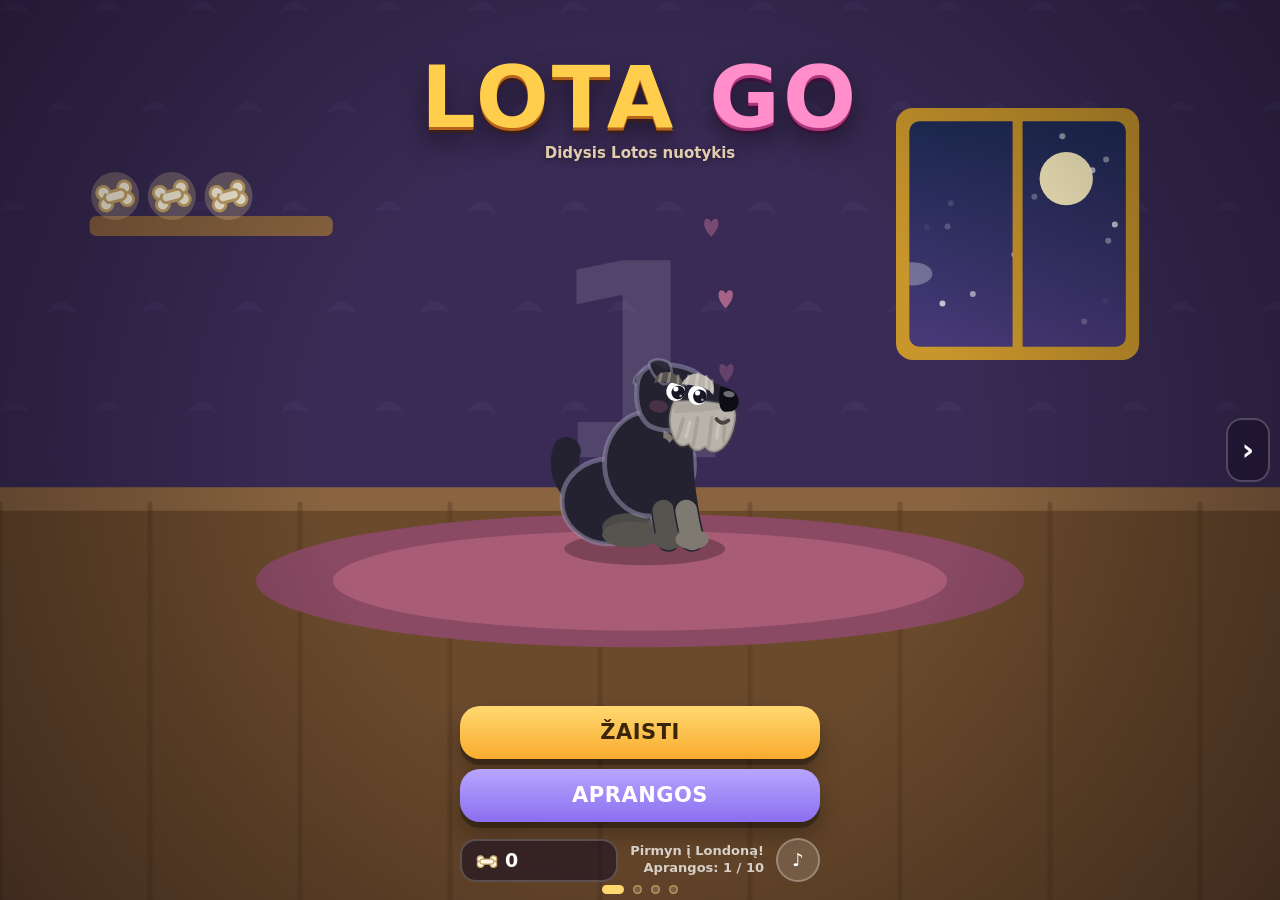
==== web/index.html @ 548ee061 "let the player choose whether a level is run with checkpoints or without, and made the girl's bed so" ====
<!DOCTYPE html>
<html lang="lt">
<head>
<meta charset="utf-8">
<meta name="viewport" content="width=device-width, initial-scale=1, maximum-scale=1, user-scalable=no, viewport-fit=cover">
<meta name="apple-mobile-web-app-capable" content="yes">
<meta name="mobile-web-app-capable" content="yes">
<meta name="theme-color" content="#1b1430">
<title>Lota Go</title>
<link rel="stylesheet" href="css/style.css">
</head>
<body>
<div id="app">
  <canvas id="game"></canvas>
  <div id="toast" class="toast"><span id="toastMain"></span><span id="toastSub"></span></div>

  <!-- ===== HUD ===== -->
  <div id="hud" class="layer hidden">
    <div class="hud-top">
      <div class="hud-bones"><span id="hudIco" class="bone-ico"></span><span id="hudBones">0</span><span id="hudTotal" class="hud-sub">/15</span></div>
      <div id="hudKey" class="hud-key hidden">🔑</div>
      <div id="hudMode" class="hud-mode"></div>
      <div class="hud-zone"><div id="hudZone">Namai</div>
        <div class="hud-bar"><div id="hudBarFill"></div></div>
      </div>
      <button id="btnPause" class="icon-btn" aria-label="Pauzė">II</button>
    </div>
    <div id="tut" class="tut">
      <div class="tut-row"><b id="tutUp">↑ / W</b><span>šokti</span></div>
      <div class="tut-row"><b id="tutDown">↓ / S</b><span>pasilenkti</span></div>
    </div>
    <div id="touchpad" class="touchpad">
      <button id="btnUp" class="tbtn" aria-label="Šokti">▲</button>
      <button id="btnDown" class="tbtn" aria-label="Pasilenkti">▼</button>
    </div>
  </div>

  <!-- ===== LOBBY (one page per level, slid sideways) ===== -->
  <div id="screen-lobby" class="layer screen hidden">
    <div class="logo">
      <div class="logo-main">LOTA <span>GO</span></div>
      <div id="lobbySub" class="logo-sub">Didysis Lotos nuotykis</div>
    </div>
    <div class="lobby-spacer"></div>
    <div id="lobbyLock" class="lock-note hidden"></div>
    <button id="lobbyMode" class="mode-chip hidden"></button>
    <div class="lobby-actions">
      <button id="btnPlay" class="big-btn play">ŽAISTI</button>
      <button id="btnSkins" class="big-btn alt">APRANGOS</button>
    </div>
    <div class="lobby-foot">
      <div id="lobbyWallet" class="wallet"></div>
      <div id="lobbyBest" class="best"></div>
      <button id="btnSound" class="icon-btn round" aria-label="Garsas">♪</button>
    </div>
    <button id="btnPagePrev" class="page-arrow left" aria-label="Ankstesnis lygis">‹</button>
    <button id="btnPageNext" class="page-arrow right" aria-label="Kitas lygis">›</button>
    <div id="lobbyDots" class="page-dots"></div>
  </div>

  <!-- ===== LEVEL PICTURE (levels with no arena yet) ===== -->
  <div id="screen-preview" class="layer screen hidden">
    <div class="preview-head">
      <button id="btnPreviewBack" class="icon-btn">‹</button>
      <div class="preview-title">
        <h2 id="previewName"></h2>
        <div id="previewSub" class="preview-sub"></div>
      </div>
    </div>
    <div class="lobby-spacer"></div>
    <div class="preview-note">
      <div class="preview-tag">NUOTRAUKA</div>
      <div id="previewNote"></div>
    </div>
    <div class="lobby-actions">
      <button id="btnPreviewSkins" class="big-btn alt">ŠIO LYGIO APRANGOS</button>
    </div>
  </div>

  <!-- ===== HOW THIS LEVEL IS PLAYED (asked once, the first time) ===== -->
  <div id="screen-mode" class="layer screen dim hidden">
    <div class="panel">
      <div class="panel-title small">KAIP ŽAISI?</div>
      <div id="modeSub" class="panel-sub"></div>
      <button id="btnModeCp" class="mode-card">
        <b>Su kontroliniais taškais</b>
        <i>Atsitrenkusi grįžti į tos vietos pradžią</i>
        <u id="modeCpPay"></u>
      </button>
      <button id="btnModeRaw" class="mode-card hot">
        <b>Be kontrolinių taškų</b>
        <i>Atsitrenkei — viskas iš naujo, nuo pat pradžios</i>
        <u id="modeRawPay"></u>
      </button>
      <button id="btnModeBack" class="link-btn">‹ Atgal</button>
    </div>
  </div>

  <!-- ===== SKINS ===== -->
  <div id="screen-skins" class="layer screen hidden">
    <div class="sheet">
      <div class="sheet-head">
        <button id="btnSkinsBack" class="icon-btn">‹</button>
        <h2 id="skinsTitle">Aprangos</h2>
        <div id="skinsWallet" class="wallet small"></div>
      </div>
      <div id="skinGrid" class="skin-grid"></div>
    </div>
  </div>

  <!-- ===== GAME OVER ===== -->
  <div id="screen-over" class="layer screen dim hidden">
    <div class="panel">
      <div class="panel-title">GAME OVER</div>
      <div id="overSub" class="panel-sub"></div>
      <div id="overStats" class="stats"></div>
      <button id="btnRetry" class="big-btn play">Bandyti iš naujo</button>
      <button id="btnLobby" class="big-btn alt">Baigti ir atsiimti</button>
    </div>
  </div>

  <!-- ===== WIN ===== -->
  <div id="screen-win" class="layer screen dim hidden">
    <div class="panel win">
      <div class="panel-title">FINIŠAS!</div>
      <div id="winSub" class="panel-sub">Lota pasiekė Londoną!</div>
      <div id="winStats" class="stats"></div>
      <button id="btnWinAgain" class="big-btn play">Dar kartą</button>
      <button id="btnWinLobby" class="big-btn alt">Grįžti į Lobby</button>
    </div>
  </div>

  <!-- ===== PAUSE ===== -->
  <div id="screen-pause" class="layer screen dim hidden">
    <div class="panel">
      <div class="panel-title small">PAUZĖ</div>
      <button id="btnResume" class="big-btn play">Tęsti</button>
      <button id="btnPauseLobby" class="big-btn alt">Grįžti į Lobby</button>
    </div>
  </div>
</div>

<script src="js/util.js"></script>
<script src="js/lota.js"></script>
<script src="js/props.js"></script>
<script src="js/props2.js"></script>
<script src="js/zones.js"></script>
<script src="js/zones2.js"></script>
<script src="js/level.js"></script>
<script src="js/levels.js"></script>
<script src="js/game.js"></script>
<script src="js/ui.js"></script>
<script src="js/main.js"></script>
</body>
</html>
---- web/css/style.css ----
html{--font:"Avenir Next Rounded","Nunito",system-ui,-apple-system,"Segoe UI",sans-serif}
*{margin:0;padding:0;box-sizing:border-box;-webkit-tap-highlight-color:transparent}
html,body{width:100%;height:100%;overflow:hidden;background:#120d20;
  font-family:"Avenir Next Rounded","Nunito",system-ui,-apple-system,"Segoe UI",sans-serif;
  color:#fff;user-select:none;-webkit-user-select:none;touch-action:none;overscroll-behavior:none}
#app{position:fixed;inset:0;overflow:hidden}
canvas#game{position:absolute;inset:0;width:100%;height:100%;display:block}
.layer{position:absolute;inset:0;z-index:5}
.hidden{display:none!important}

/* ---------- shared bits ---------- */
.bone-ico{display:inline-block;width:22px;height:14px;margin-right:7px;vertical-align:-2px;
  background:no-repeat center/contain url("data:image/svg+xml;utf8,<svg xmlns='http://www.w3.org/2000/svg' viewBox='0 0 44 26'><g fill='%23fff7e2' stroke='%23c9a86a' stroke-width='2.5'><circle cx='9' cy='8' r='6.5'/><circle cx='9' cy='18' r='6.5'/><circle cx='35' cy='8' r='6.5'/><circle cx='35' cy='18' r='6.5'/><rect x='8' y='8' width='28' height='10' rx='5'/></g></svg>")}
.icon-btn{background:rgba(255,255,255,.14);border:2px solid rgba(255,255,255,.28);color:#fff;
  font-weight:600;font-size:18px;line-height:1;font-family:var(--font);min-width:44px;height:44px;border-radius:14px;cursor:pointer;backdrop-filter:blur(6px)}
.icon-btn.round{border-radius:50%;width:44px;min-width:44px}
.icon-btn:active{transform:scale(.94)}
.big-btn{display:block;width:100%;padding:16px 20px;margin:10px 0 0;border:none;border-radius:20px;cursor:pointer;
  font-weight:800;font-size:21px;line-height:1;font-family:var(--font);letter-spacing:.5px;color:#3a2508;box-shadow:0 6px 0 rgba(0,0,0,.28),0 12px 24px rgba(0,0,0,.3);
  transition:transform .07s}
.big-btn:active{transform:translateY(4px);box-shadow:0 2px 0 rgba(0,0,0,.28)}
.big-btn.play{background:linear-gradient(180deg,#ffd870,#f9ac2e)}
.big-btn.alt{background:linear-gradient(180deg,#b7a6ff,#8a6ff0);color:#fff}

/* ---------- HUD ---------- */
#hud{pointer-events:none}
.hud-top{display:flex;align-items:center;gap:12px;padding:calc(env(safe-area-inset-top) + 12px) 16px 0}
.hud-bones{background:rgba(20,12,36,.5);border:2px solid rgba(255,255,255,.2);border-radius:16px;
  padding:8px 14px;font-weight:800;font-size:20px;line-height:1;font-family:var(--font);backdrop-filter:blur(6px);white-space:nowrap}
.hud-sub{font-size:14px;opacity:.6;margin-left:2px}
.hud-key{background:rgba(20,12,36,.5);border:2px solid rgba(246,201,58,.55);border-radius:16px;
  padding:8px 11px;font-size:19px;line-height:1;backdrop-filter:blur(6px)}
.hud-zone{flex:1;text-align:center;font-weight:700;font-size:15px;line-height:1.4;font-family:var(--font);text-shadow:0 2px 6px rgba(0,0,0,.6)}
.hud-bar{height:7px;border-radius:5px;background:rgba(0,0,0,.35);margin-top:6px;overflow:hidden;
  border:1px solid rgba(255,255,255,.18)}
#hudBarFill{height:100%;width:0;border-radius:5px;background:linear-gradient(90deg,#ffd870,#ff8fd0);transition:width .2s}
#btnPause{pointer-events:auto;letter-spacing:2px}
.toast{position:absolute;left:50%;top:30%;z-index:20;pointer-events:none;transform:translate(-50%,0) scale(.8);opacity:0;
  display:flex;flex-direction:column;align-items:center;gap:8px;
  font-weight:800;font-size:26px;line-height:1;font-family:var(--font);color:#fff;text-shadow:0 3px 0 rgba(0,0,0,.35);white-space:nowrap;
  transition:opacity .25s,transform .25s}
#toastSub{font-size:14px;letter-spacing:1.5px;color:#3a2508;background:linear-gradient(180deg,#ffe89a,#f9c33a);
  padding:6px 13px;border-radius:12px;text-shadow:none;box-shadow:0 3px 0 rgba(120,70,10,.45)}
#toastSub:empty{display:none}
.toast.show{opacity:1;transform:translate(-50%,-14px) scale(1)}
.tut{position:absolute;left:50%;bottom:14%;transform:translateX(-50%);display:flex;gap:26px;
  font-weight:600;font-size:14px;line-height:1;font-family:var(--font);opacity:0;transition:opacity .4s;text-shadow:0 2px 6px rgba(0,0,0,.7)}
.tut.show{opacity:.9}
.tut-row{display:flex;flex-direction:column;align-items:center;gap:7px}
.tut-row b{background:rgba(0,0,0,.4);border:2px solid rgba(255,255,255,.35);border-radius:12px;padding:8px 14px;font-size:15px}

/* ---------- screens ---------- */
.screen{display:flex;flex-direction:column;padding:calc(env(safe-area-inset-top) + 18px) 20px calc(env(safe-area-inset-bottom) + 18px)}
.screen.dim{background:rgba(14,9,26,.62);backdrop-filter:blur(5px);align-items:center;justify-content:center}
.logo{text-align:center;margin-top:4vh;animation:pop .5s ease-out}
.logo-main{font-weight:900;font-size:clamp(44px,13vw,86px);line-height:1;font-family:var(--font);letter-spacing:3px;
  color:#ffce4d;
  text-shadow:0 3px 0 #b8641a,0 6px 0 rgba(70,30,6,.55),0 14px 26px rgba(0,0,0,.5)}
.logo-main span{color:#ff8ecb;text-shadow:0 3px 0 #b0347e,0 6px 0 rgba(70,6,44,.5),0 14px 26px rgba(0,0,0,.5)}
.logo-sub{margin-top:6px;font-weight:700;font-size:15px;line-height:1;font-family:var(--font);color:#ffe9bd;opacity:.85;text-shadow:0 2px 6px rgba(0,0,0,.5)}
.lobby-spacer{flex:1}
.lobby-actions{width:min(360px,86vw);margin:0 auto}
.lobby-foot{display:flex;align-items:center;gap:12px;margin-top:16px;width:min(360px,86vw);margin-inline:auto}
.wallet{flex:1;background:rgba(20,12,36,.55);border:2px solid rgba(255,255,255,.2);border-radius:16px;
  padding:10px 14px;font-weight:800;font-size:19px;line-height:1;font-family:var(--font)}
.wallet.small{flex:0 0 auto;font-size:16px;padding:8px 12px}
.best{font-weight:600;font-size:13px;line-height:1.3;font-family:var(--font);opacity:.75;text-align:right;max-width:38%}

/* panels */
.panel{width:min(360px,86vw);background:linear-gradient(180deg,rgba(52,34,86,.96),rgba(32,20,58,.96));
  border:3px solid rgba(255,255,255,.18);border-radius:28px;padding:24px 22px;text-align:center;
  box-shadow:0 20px 50px rgba(0,0,0,.5);animation:pop .3s ease-out}
.panel.win{background:linear-gradient(180deg,rgba(86,52,34,.96),rgba(58,30,20,.96))}
.panel-title{font-weight:900;font-size:34px;line-height:1;font-family:var(--font);letter-spacing:2px;color:#ffd870;text-shadow:0 3px 0 rgba(0,0,0,.35)}
.panel-title.small{font-size:26px}
.panel-sub{margin-top:8px;font-weight:600;font-size:14px;line-height:1.4;font-family:var(--font);opacity:.85}
.stats{margin:16px 0 4px;font-weight:700;font-size:15px;line-height:1.9;font-family:var(--font);background:rgba(0,0,0,.22);border-radius:16px;padding:12px 14px}
.stats .row{display:flex;justify-content:space-between;gap:10px}
.stats .row.total{border-top:1px dashed rgba(255,255,255,.28);margin-top:6px;padding-top:6px;color:#ffd870;font-weight:900}
.stats .hi{color:#ffd870}

/* skins */
.sheet{width:min(560px,94vw);margin:auto;max-height:88vh;display:flex;flex-direction:column;
  background:linear-gradient(180deg,rgba(52,34,86,.97),rgba(30,18,56,.97));border:3px solid rgba(255,255,255,.16);
  border-radius:28px;padding:16px;box-shadow:0 20px 50px rgba(0,0,0,.5);animation:pop .3s ease-out}
.sheet-head{display:flex;align-items:center;gap:12px;margin-bottom:12px}
.sheet-head h2{flex:1;font-weight:900;font-size:24px;line-height:1;font-family:var(--font);letter-spacing:1px}
.skin-grid{display:grid;grid-template-columns:repeat(auto-fill,minmax(140px,1fr));gap:12px;overflow-y:auto;padding:2px 4px 4px;-webkit-overflow-scrolling:touch}
.skin-card{background:rgba(255,255,255,.09);border:2px solid rgba(255,255,255,.14);border-radius:20px;padding:10px;
  text-align:center;cursor:pointer;transition:transform .1s,border-color .15s}
.skin-card:active{transform:scale(.97)}
.skin-card.sel{border-color:#ffd870;background:rgba(255,216,112,.16)}
.skin-card.locked{opacity:.92}
.skin-card canvas{width:100%;height:118px;display:block}
.skin-name{font-weight:800;font-size:13px;line-height:1.2;font-family:var(--font);margin-top:4px}
.skin-tag{margin-top:6px;font-weight:800;font-size:12px;line-height:1;font-family:var(--font);padding:6px 8px;border-radius:11px;background:rgba(0,0,0,.3)}
.skin-tag.buy{background:linear-gradient(180deg,#ffd870,#f9ac2e);color:#3a2508}
.skin-tag.own{background:rgba(255,255,255,.16);color:#dcd2ff}
.skin-tag.sel{background:#ffd870;color:#3a2508}
.skin-tag.poor{background:rgba(0,0,0,.35);color:#ff9b9b}
@keyframes pop{from{transform:scale(.9);opacity:0}to{transform:scale(1);opacity:1}}
@media (max-height:430px){.logo{margin-top:0}.logo-main{font-size:38px}.big-btn{padding:12px;font-size:18px;margin-top:8px}}

/* on-screen controls for touch */
.touchpad{position:absolute;right:calc(env(safe-area-inset-right) + 14px);bottom:calc(env(safe-area-inset-bottom) + 14px);
  display:none;flex-direction:column;gap:11px;pointer-events:auto;touch-action:none;z-index:8}
body.touch .touchpad{display:flex}
.tbtn{width:78px;height:62px;border-radius:20px;border:2px solid rgba(255,255,255,.34);
  background:rgba(22,14,40,.40);color:rgba(255,255,255,.92);font-size:25px;line-height:1;
  font-family:var(--font);backdrop-filter:blur(7px);touch-action:none;cursor:pointer;
  box-shadow:0 4px 12px rgba(0,0,0,.3)}
.tbtn.on{background:rgba(255,216,112,.62);color:#3a2508;border-color:#ffd870;transform:scale(.94)}
@media (max-height:400px){.tbtn{width:66px;height:52px;font-size:21px}}

/* ---------- level pages ---------- */
.toy-ico{display:inline-block;width:20px;height:20px;margin-right:7px;vertical-align:-4px;
  background:no-repeat center/contain url("data:image/svg+xml;utf8,<svg xmlns='http://www.w3.org/2000/svg' viewBox='0 0 40 40'><circle cx='20' cy='20' r='18' fill='%23ff6b7a'/><path d='M2.6 16.5 Q20 4 37.4 16.5 L37.4 26 Q20 13.5 2.6 26 Z' fill='%234fc3ea'/><circle cx='20' cy='20' r='18' fill='none' stroke='%237a2634' stroke-width='3'/><ellipse cx='12.5' cy='11' rx='5.5' ry='3' fill='%23fff' opacity='.55' transform='rotate(-30 12.5 11)'/></svg>")}
.wallet .cur{display:inline-block;white-space:nowrap}
.wallet .cur + .cur{margin-left:14px}
.wallet .none{font-size:14px;font-weight:700;opacity:.75}
.page-arrow{position:absolute;top:50%;transform:translateY(-50%);width:44px;height:64px;border-radius:16px;
  background:rgba(20,12,36,.5);border:2px solid rgba(255,255,255,.22);color:#fff;
  font-weight:700;font-size:30px;line-height:1;font-family:var(--font);cursor:pointer;backdrop-filter:blur(6px);z-index:6}
.page-arrow.left{left:calc(env(safe-area-inset-left) + 10px)}
.page-arrow.right{right:calc(env(safe-area-inset-right) + 10px)}
.page-arrow:active{transform:translateY(-50%) scale(.93)}
.page-arrow.off{opacity:0;pointer-events:none}
.page-dots{position:absolute;left:50%;transform:translateX(-50%);bottom:calc(env(safe-area-inset-bottom) + 6px);
  display:flex;gap:9px;align-items:center;z-index:6}
.page-dots i{width:9px;height:9px;border-radius:50%;background:rgba(255,255,255,.3);display:block;transition:all .2s}
.page-dots i.on{background:#ffd870;width:22px;border-radius:5px}
.page-dots i.shut{background:rgba(255,255,255,.16);box-shadow:inset 0 0 0 1.5px rgba(255,216,112,.45)}
#screen-lobby{transition:opacity .16s}
#screen-lobby.sliding{opacity:0;pointer-events:none}
.lock-note{width:min(360px,86vw);margin:0 auto 10px;background:rgba(20,12,36,.62);border:2px solid rgba(255,216,112,.4);
  border-radius:18px;padding:11px 14px;font-weight:700;font-size:13px;line-height:1.45;font-family:var(--font);
  text-align:center;color:#ffe9bd;backdrop-filter:blur(6px)}
.lock-note b{color:#ffd870}
.big-btn.shut{background:linear-gradient(180deg,#6d6480,#4b4460);color:rgba(255,255,255,.7);box-shadow:0 6px 0 rgba(0,0,0,.28)}

/* ---------- level picture ---------- */
.preview-head{display:flex;align-items:center;gap:12px}
.preview-title{flex:1;min-width:0}
.preview-title h2{font-weight:900;font-size:clamp(20px,5vw,30px);line-height:1.1;font-family:var(--font);
  letter-spacing:1px;text-shadow:0 3px 10px rgba(0,0,0,.7)}
.preview-sub{font-weight:700;font-size:13px;line-height:1.3;font-family:var(--font);opacity:.8;margin-top:3px;
  text-shadow:0 2px 8px rgba(0,0,0,.8)}
.preview-note{width:min(420px,90vw);margin:0 auto 10px;background:rgba(14,9,26,.6);border:2px solid rgba(255,255,255,.18);
  border-radius:20px;padding:13px 16px;font-weight:700;font-size:14px;line-height:1.5;font-family:var(--font);
  text-align:center;backdrop-filter:blur(6px)}
.preview-tag{display:inline-block;margin-bottom:6px;padding:4px 10px;border-radius:9px;background:#ffd870;color:#3a2508;
  font-weight:900;font-size:11px;letter-spacing:2px}
.skin-tag i{font-style:normal;opacity:.55;margin:0 2px}
.skin-tag.prize{background:linear-gradient(90deg,#ff8fb0,#ffd870,#8fe8c8,#8fbcff);color:#2b1c38}

/* ---------- with or without checkpoints ---------- */
.hud-mode{background:rgba(20,12,36,.5);border:2px solid rgba(255,255,255,.2);border-radius:16px;
  padding:8px 11px;font-weight:900;font-size:12px;line-height:1;letter-spacing:1px;font-family:var(--font);
  white-space:nowrap;backdrop-filter:blur(6px)}
.hud-mode .pay{opacity:.75;font-weight:700;margin-left:5px}
.hud-mode.raw{border-color:rgba(255,143,176,.65);color:#ffc7dc}
.mode-chip{display:block;width:min(360px,86vw);margin:0 auto 10px;padding:9px 14px;cursor:pointer;
  background:rgba(20,12,36,.62);border:2px solid rgba(255,255,255,.22);border-radius:18px;color:#fff;
  font-weight:800;font-size:13px;line-height:1.35;font-family:var(--font);text-align:center;backdrop-filter:blur(6px)}
.mode-chip.raw{border-color:rgba(255,143,176,.6)}
.mode-chip b{color:#ffd870}
.mode-chip span{display:block;font-weight:700;font-size:11px;opacity:.6;margin-top:3px;letter-spacing:1px}
.mode-chip:active{transform:translateY(2px)}
.mode-card{display:block;width:100%;margin:12px 0 0;padding:13px 16px;cursor:pointer;text-align:left;
  background:linear-gradient(180deg,rgba(255,255,255,.14),rgba(255,255,255,.05));
  border:2px solid rgba(255,255,255,.26);border-radius:20px;color:#fff;font-family:var(--font)}
.mode-card.hot{border-color:rgba(255,143,176,.7);
  background:linear-gradient(180deg,rgba(255,143,176,.22),rgba(255,143,176,.06))}
.mode-card:active{transform:translateY(3px)}
.mode-card b{display:block;font-weight:900;font-size:17px;line-height:1.2}
.mode-card i{display:block;font-style:normal;font-weight:700;font-size:12px;line-height:1.4;opacity:.7;margin-top:4px}
.mode-card u{display:inline-block;margin-top:8px;padding:4px 10px;border-radius:9px;text-decoration:none;
  background:#ffd870;color:#3a2508;font-weight:900;font-size:12px;letter-spacing:1px}
.mode-card.hot u{background:linear-gradient(90deg,#ff8fb0,#ffd870)}
.link-btn{display:block;margin:14px auto 0;padding:6px 12px;background:none;border:none;cursor:pointer;
  color:#fff;opacity:.7;font-weight:800;font-size:14px;font-family:var(--font)}
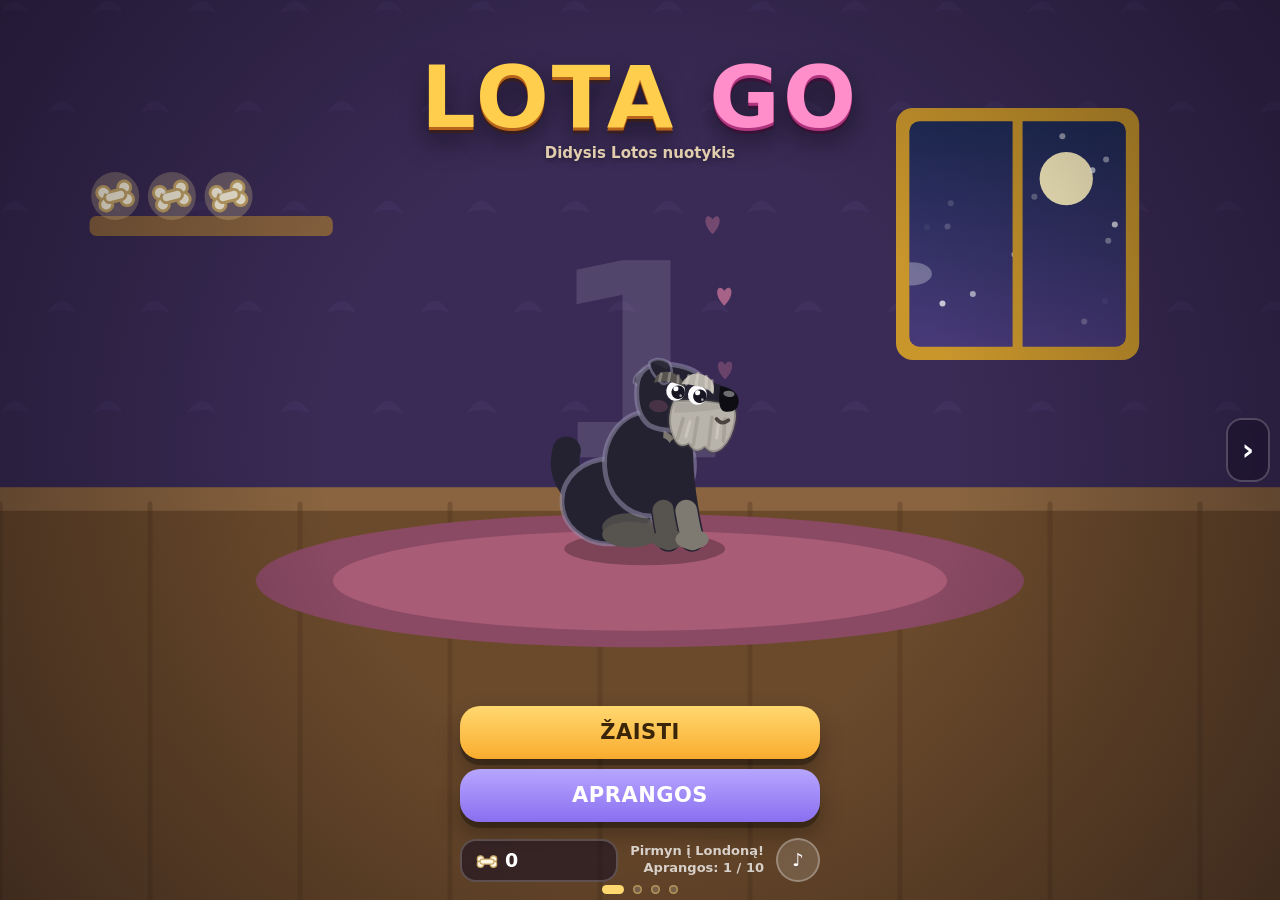
==== commit 2c636bc0: "sent lota inside the wreck, made the shore rise instead of the sea fall, and stopped every closed-in" ====
--- a/web/index.html
+++ b/web/index.html
@@ -84,12 +84,12 @@
       <div id="modeSub" class="panel-sub"></div>
       <button id="btnModeCp" class="mode-card">
         <b>Su kontroliniais taškais</b>
-        <i>Atsitrenkusi grįžti į tos vietos pradžią</i>
+        <i>Atsitrenkusi grįžti į tos vietos pradžią. Kito lygio taip neatrakinsi</i>
         <u id="modeCpPay"></u>
       </button>
       <button id="btnModeRaw" class="mode-card hot">
         <b>Be kontrolinių taškų</b>
-        <i>Atsitrenkei — viskas iš naujo, nuo pat pradžios</i>
+        <i>Atsitrenkei — viskas iš naujo, nuo pat pradžios. 🔑 Tik taip atrakinamas kitas lygis</i>
         <u id="modeRawPay"></u>
       </button>
       <button id="btnModeBack" class="link-btn">‹ Atgal</button>
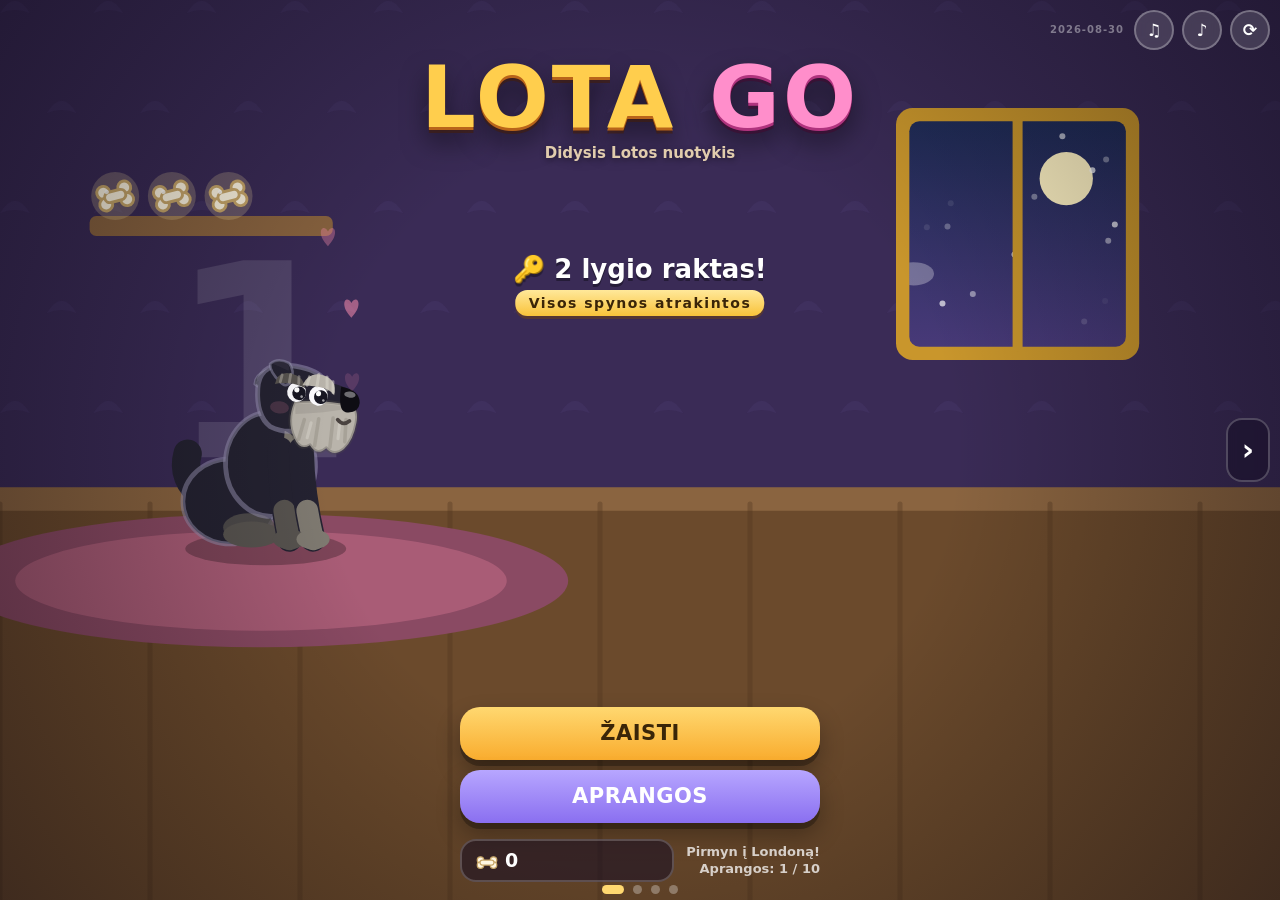
==== commit 2462ab1f: "gave every level a song, moved lota out from behind the buttons, and put a reload button on the home" ====
--- a/web/index.html
+++ b/web/index.html
@@ -51,7 +51,12 @@
     <div class="lobby-foot">
       <div id="lobbyWallet" class="wallet"></div>
       <div id="lobbyBest" class="best"></div>
-      <button id="btnSound" class="icon-btn round" aria-label="Garsas">♪</button>
+    </div>
+    <div class="lobby-tools">
+      <span id="buildTag" class="build"></span>
+      <button id="btnMusic" class="icon-btn round" aria-label="Muzika">♫</button>
+      <button id="btnSound" class="icon-btn round" aria-label="Garsai">♪</button>
+      <button id="btnReload" class="icon-btn round" aria-label="Atnaujinti">⟳</button>
     </div>
     <button id="btnPagePrev" class="page-arrow left" aria-label="Ankstesnis lygis">‹</button>
     <button id="btnPageNext" class="page-arrow right" aria-label="Kitas lygis">›</button>
@@ -141,6 +146,7 @@
 </div>
 
 <script src="js/util.js"></script>
+<script src="js/music.js"></script>
 <script src="js/lota.js"></script>
 <script src="js/props.js"></script>
 <script src="js/props2.js"></script>
--- a/web/css/style.css
+++ b/web/css/style.css
@@ -65,6 +65,12 @@
   padding:10px 14px;font-weight:800;font-size:19px;line-height:1;font-family:var(--font)}
 .wallet.small{flex:0 0 auto;font-size:16px;padding:8px 12px}
 .best{font-weight:600;font-size:13px;line-height:1.3;font-family:var(--font);opacity:.75;text-align:right;max-width:38%}
+/* music / effects / refresh live in the corner, clear of the button column */
+.lobby-tools{position:absolute;top:calc(env(safe-area-inset-top) + 10px);right:calc(env(safe-area-inset-right) + 10px);
+  display:flex;align-items:center;gap:8px;z-index:7}
+.lobby-tools .icon-btn{width:40px;min-width:40px;height:40px;font-size:17px}
+.build{font-weight:700;font-size:10px;line-height:1;font-family:var(--font);letter-spacing:1px;opacity:.4;
+  padding-right:2px;white-space:nowrap}
 
 /* panels */
 .panel{width:min(360px,86vw);background:linear-gradient(180deg,rgba(52,34,86,.96),rgba(32,20,58,.96));
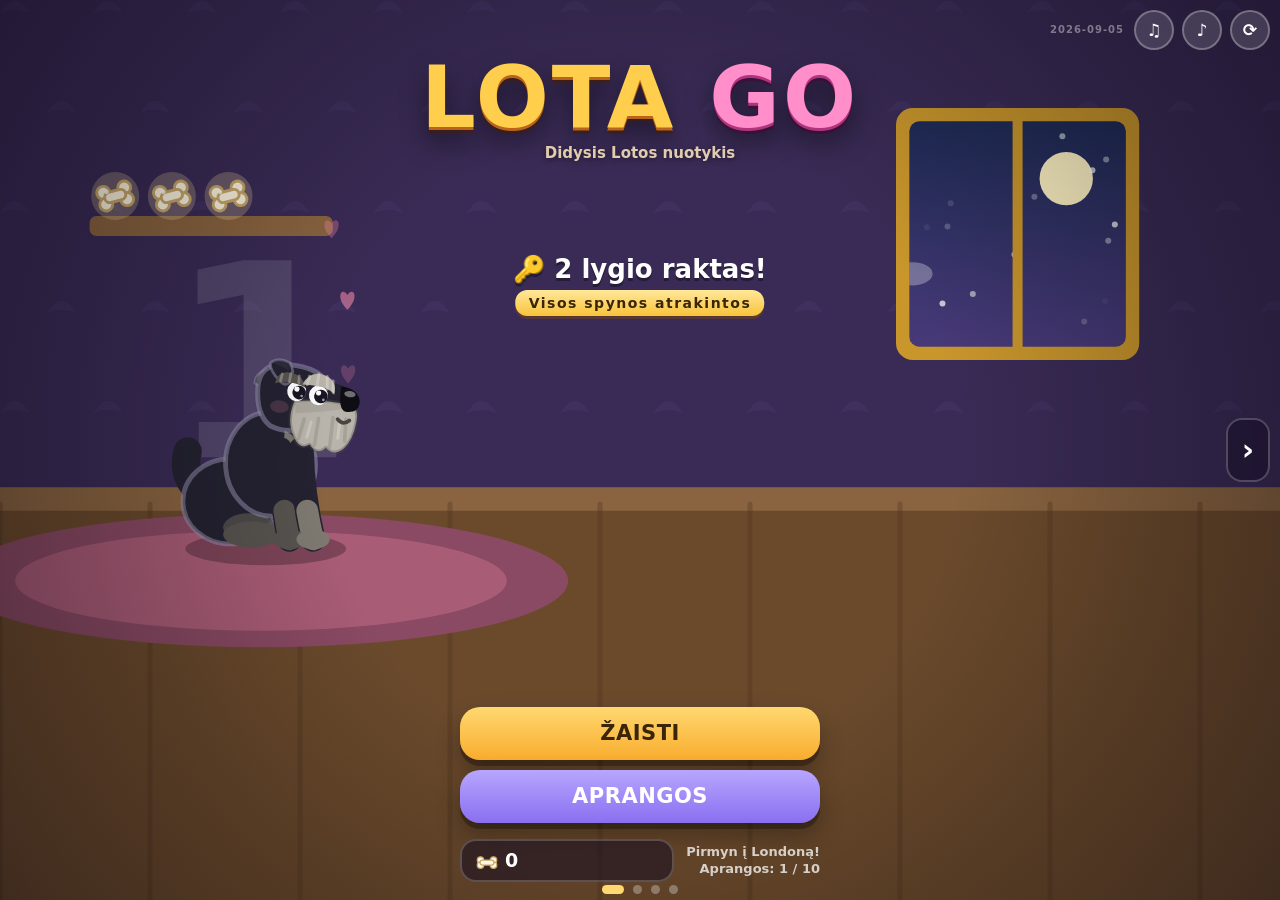
==== commit be28aa9b: "built the third level, took the right turn out of level 2, and made the outfit prices mean something" ====
--- a/web/index.html
+++ b/web/index.html
@@ -18,6 +18,7 @@
   <div id="hud" class="layer hidden">
     <div class="hud-top">
       <div class="hud-bones"><span id="hudIco" class="bone-ico"></span><span id="hudBones">0</span><span id="hudTotal" class="hud-sub">/15</span></div>
+      <div id="hudToysBox" class="hud-bones hidden"><span class="toy-ico"></span><span id="hudToys">0</span><span id="hudToysTotal" class="hud-sub">/0</span></div>
       <div id="hudKey" class="hud-key hidden">🔑</div>
       <div id="hudMode" class="hud-mode"></div>
       <div class="hud-zone"><div id="hudZone">Namai</div>
@@ -152,6 +153,8 @@
 <script src="js/props2.js"></script>
 <script src="js/zones.js"></script>
 <script src="js/zones2.js"></script>
+<script src="js/props3.js"></script>
+<script src="js/zones3.js"></script>
 <script src="js/level.js"></script>
 <script src="js/levels.js"></script>
 <script src="js/game.js"></script>
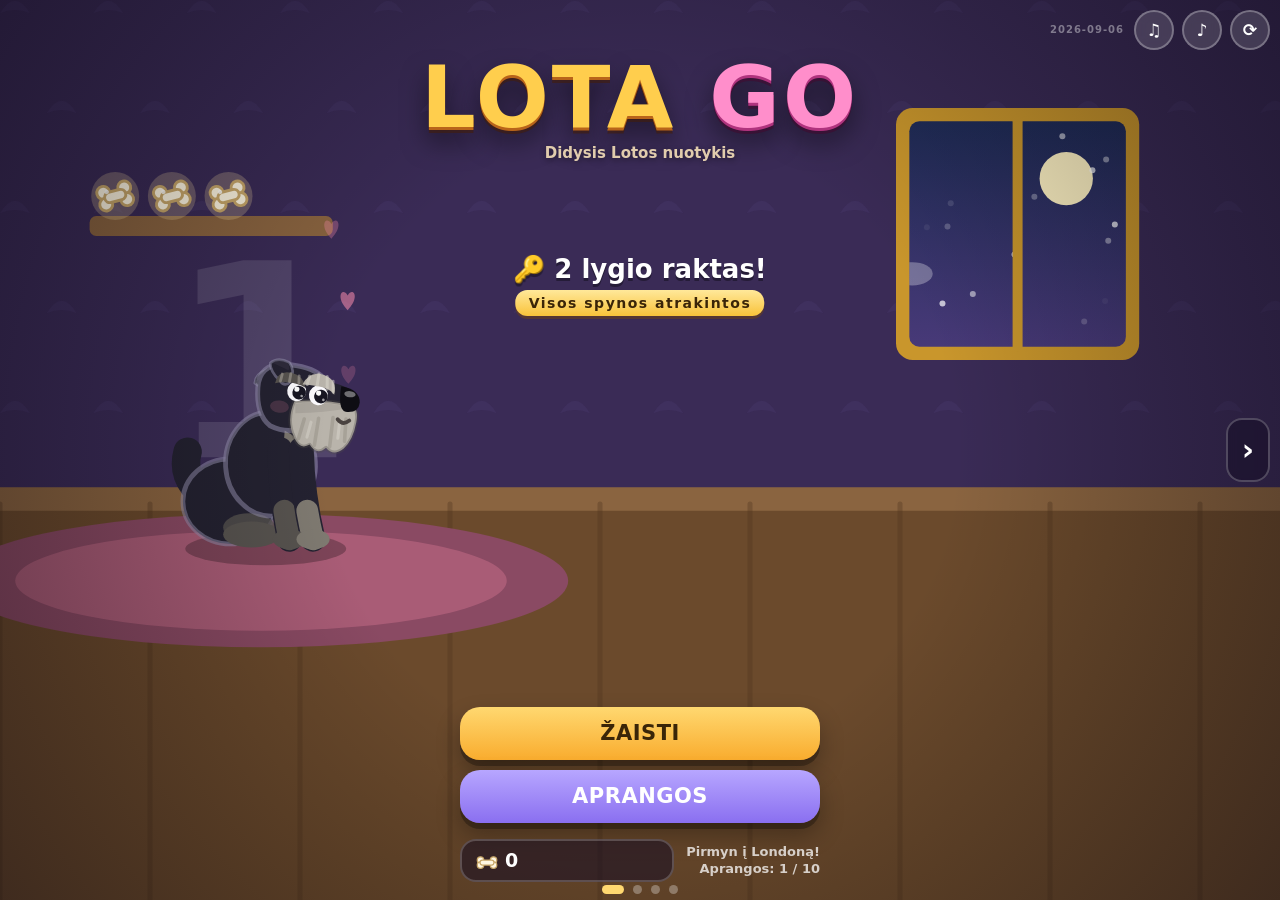
==== commit 78e235ce: "built the boss level: five arenas from the vet's table to home, an opening film, energy instead of t" ====
--- a/web/index.html
+++ b/web/index.html
@@ -17,22 +17,26 @@
   <!-- ===== HUD ===== -->
   <div id="hud" class="layer hidden">
     <div class="hud-top">
-      <div class="hud-bones"><span id="hudIco" class="bone-ico"></span><span id="hudBones">0</span><span id="hudTotal" class="hud-sub">/15</span></div>
+      <div class="hud-bones" id="hudBonesBox"><span id="hudIco" class="bone-ico"></span><span id="hudBones">0</span><span id="hudTotal" class="hud-sub">/15</span></div>
       <div id="hudToysBox" class="hud-bones hidden"><span class="toy-ico"></span><span id="hudToys">0</span><span id="hudToysTotal" class="hud-sub">/0</span></div>
       <div id="hudKey" class="hud-key hidden">🔑</div>
+      <div id="hudEnergy" class="hud-energy hidden"><b>⚡</b><span id="energyPips" class="pips"></span></div>
       <div id="hudMode" class="hud-mode"></div>
       <div class="hud-zone"><div id="hudZone">Namai</div>
         <div class="hud-bar"><div id="hudBarFill"></div></div>
+        <div id="hudChaseBar" class="hud-bar chase hidden"><div id="hudChaseFill"></div></div>
       </div>
       <button id="btnPause" class="icon-btn" aria-label="Pauzė">II</button>
     </div>
     <div id="tut" class="tut">
       <div class="tut-row"><b id="tutUp">↑ / W</b><span>šokti</span></div>
       <div class="tut-row"><b id="tutDown">↓ / S</b><span>pasilenkti</span></div>
+      <div class="tut-row" id="tutBoostRow" hidden><b id="tutBoost">X / ⇧</b><span>pagreitis ⚡</span></div>
     </div>
     <div id="touchpad" class="touchpad">
       <button id="btnUp" class="tbtn" aria-label="Šokti">▲</button>
       <button id="btnDown" class="tbtn" aria-label="Pasilenkti">▼</button>
+      <button id="btnBoost" class="tbtn boost hidden" aria-label="Pagreitis">⚡</button>
     </div>
   </div>
 
@@ -62,6 +66,11 @@
     <button id="btnPagePrev" class="page-arrow left" aria-label="Ankstesnis lygis">‹</button>
     <button id="btnPageNext" class="page-arrow right" aria-label="Kitas lygis">›</button>
     <div id="lobbyDots" class="page-dots"></div>
+  </div>
+
+  <!-- ===== THE BOSS LEVEL'S OPENING FILM ===== -->
+  <div id="screen-cut" class="layer hidden cut-layer">
+    <button id="btnSkipCut" class="skip-btn">PRALEISTI ›</button>
   </div>
 
   <!-- ===== LEVEL PICTURE (levels with no arena yet) ===== -->
@@ -155,8 +164,11 @@
 <script src="js/zones2.js"></script>
 <script src="js/props3.js"></script>
 <script src="js/zones3.js"></script>
+<script src="js/props4.js"></script>
+<script src="js/zones4.js"></script>
 <script src="js/level.js"></script>
 <script src="js/levels.js"></script>
+<script src="js/boss.js"></script>
 <script src="js/game.js"></script>
 <script src="js/ui.js"></script>
 <script src="js/main.js"></script>
--- a/web/css/style.css
+++ b/web/css/style.css
@@ -47,6 +47,7 @@
   font-weight:600;font-size:14px;line-height:1;font-family:var(--font);opacity:0;transition:opacity .4s;text-shadow:0 2px 6px rgba(0,0,0,.7)}
 .tut.show{opacity:.9}
 .tut-row{display:flex;flex-direction:column;align-items:center;gap:7px}
+.tut-row[hidden]{display:none}
 .tut-row b{background:rgba(0,0,0,.4);border:2px solid rgba(255,255,255,.35);border-radius:12px;padding:8px 14px;font-size:15px}
 
 /* ---------- screens ---------- */
@@ -99,6 +100,8 @@
 .skin-card.locked{opacity:.92}
 .skin-card canvas{width:100%;height:118px;display:block}
 .skin-name{font-weight:800;font-size:13px;line-height:1.2;font-family:var(--font);margin-top:4px}
+.skin-from{font-weight:700;font-size:10.5px;line-height:1.25;font-family:var(--font);
+  margin-top:2px;opacity:.62;letter-spacing:.2px}
 .skin-tag{margin-top:6px;font-weight:800;font-size:12px;line-height:1;font-family:var(--font);padding:6px 8px;border-radius:11px;background:rgba(0,0,0,.3)}
 .skin-tag.buy{background:linear-gradient(180deg,#ffd870,#f9ac2e);color:#3a2508}
 .skin-tag.own{background:rgba(255,255,255,.16);color:#dcd2ff}
@@ -185,3 +188,35 @@
 .mode-card.hot u{background:linear-gradient(90deg,#ff8fb0,#ffd870)}
 .link-btn{display:block;margin:14px auto 0;padding:6px 12px;background:none;border:none;cursor:pointer;
   color:#fff;opacity:.7;font-weight:800;font-size:14px;font-family:var(--font)}
+
+/* ---------- the boss level ---------- */
+.hud-energy{background:rgba(20,12,36,.5);border:2px solid rgba(143,232,255,.45);border-radius:16px;
+  padding:7px 12px;display:flex;align-items:center;gap:8px;line-height:1;
+  font-family:var(--font);backdrop-filter:blur(6px);white-space:nowrap}
+.hud-energy b{font-size:18px;line-height:1;filter:grayscale(.4);opacity:.7}
+.hud-energy .pips{display:flex;gap:5px}
+.hud-energy .pips i{width:9px;height:9px;border-radius:50%;background:rgba(255,255,255,.22);
+  border:1px solid rgba(255,255,255,.3)}
+.hud-energy .pips i.lit{background:#8fe8ff;border-color:#dff4ff;box-shadow:0 0 7px rgba(143,232,255,.9)}
+.hud-energy.full{border-color:#8fe8ff;animation:chargePulse .7s ease-in-out infinite}
+.hud-energy.full b{filter:none;opacity:1}
+@keyframes chargePulse{0%,100%{box-shadow:0 0 0 rgba(143,232,255,0)}50%{box-shadow:0 0 16px rgba(143,232,255,.75)}}
+.hud-bar.chase{margin-top:4px;border-color:rgba(255,143,176,.3)}
+#hudChaseFill{height:100%;width:100%;border-radius:5px;background:linear-gradient(90deg,#e2453c,#ff8fb0);
+  transition:width .12s linear}
+#hudChaseFill.near{background:linear-gradient(90deg,#ff2f4a,#ffd870);animation:chasePulse .32s linear infinite}
+#hudChaseFill.boost{background:linear-gradient(90deg,#8fe8ff,#ffffff)}
+@keyframes chasePulse{0%,100%{opacity:1}50%{opacity:.45}}
+.tbtn.boost{border-color:rgba(143,232,255,.5);color:#dff4ff;opacity:.55}
+.tbtn.boost.ready{opacity:1;background:rgba(143,232,255,.3);border-color:#8fe8ff;
+  animation:chargePulse .7s ease-in-out infinite}
+.tbtn.hidden{display:none}
+
+/* the opening film: nothing on it but a way past it */
+.cut-layer{pointer-events:none}
+.skip-btn{position:absolute;right:calc(env(safe-area-inset-right) + 18px);
+  top:calc(env(safe-area-inset-top) + 18px);pointer-events:auto;cursor:pointer;
+  padding:11px 18px;border-radius:16px;border:2px solid rgba(255,255,255,.34);
+  background:rgba(22,14,40,.5);color:#fff;font-family:var(--font);font-weight:900;
+  font-size:14px;letter-spacing:2px;backdrop-filter:blur(7px)}
+.skip-btn:active{transform:translateY(2px)}
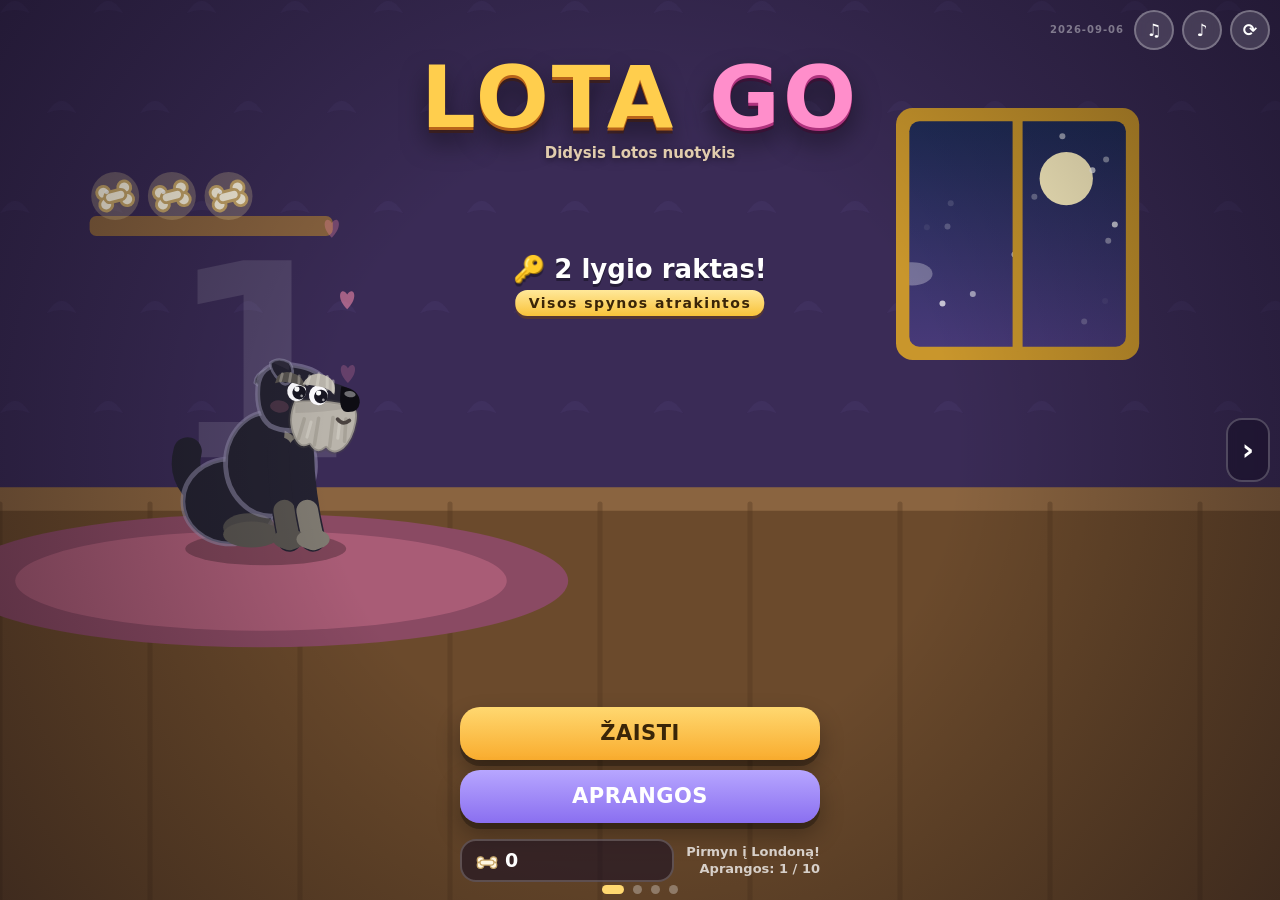
==== commit 4affc3d4: "turned the last arena into a real boss fight, put the chasers on the screen, and made every thrown t" ====
--- a/web/index.html
+++ b/web/index.html
@@ -37,6 +37,11 @@
       <button id="btnUp" class="tbtn" aria-label="Šokti">▲</button>
       <button id="btnDown" class="tbtn" aria-label="Pasilenkti">▼</button>
       <button id="btnBoost" class="tbtn boost hidden" aria-label="Pagreitis">⚡</button>
+    </div>
+    <!-- the two buttons the last arena hands over, on every device -->
+    <div id="movepad" class="movepad">
+      <button id="btnLeft" class="tbtn" aria-label="Kairėn">◀</button>
+      <button id="btnRight" class="tbtn" aria-label="Dešinėn">▶</button>
     </div>
   </div>
 
@@ -137,7 +142,7 @@
   <!-- ===== WIN ===== -->
   <div id="screen-win" class="layer screen dim hidden">
     <div class="panel win">
-      <div class="panel-title">FINIŠAS!</div>
+      <div id="winTitle" class="panel-title">FINIŠAS!</div>
       <div id="winSub" class="panel-sub">Lota pasiekė Londoną!</div>
       <div id="winStats" class="stats"></div>
       <button id="btnWinAgain" class="big-btn play">Dar kartą</button>
@@ -169,6 +174,7 @@
 <script src="js/level.js"></script>
 <script src="js/levels.js"></script>
 <script src="js/boss.js"></script>
+<script src="js/fight.js"></script>
 <script src="js/game.js"></script>
 <script src="js/ui.js"></script>
 <script src="js/main.js"></script>
--- a/web/css/style.css
+++ b/web/css/style.css
@@ -220,3 +220,18 @@
   background:rgba(22,14,40,.5);color:#fff;font-family:var(--font);font-weight:900;
   font-size:14px;letter-spacing:2px;backdrop-filter:blur(7px)}
 .skip-btn:active{transform:translateY(2px)}
+
+/* ---------- the last arena ----------
+   Two buttons that exist nowhere else in the game. They are not on the
+   screen until the fight is about to start, and then they are there on a
+   laptop as well as on a phone: ← and → do the same job, but nothing about
+   the fight should depend on having a keyboard. */
+.movepad{position:absolute;left:calc(env(safe-area-inset-left) + 14px);
+  bottom:calc(env(safe-area-inset-bottom) + 14px);
+  display:none;flex-direction:row;gap:12px;pointer-events:auto;touch-action:none;z-index:8}
+.movepad.show{display:flex}
+.movepad .tbtn{width:86px;height:66px}
+@media (max-height:400px){.movepad .tbtn{width:70px;height:54px;font-size:21px}}
+.panel-title.boss{font-size:26px;letter-spacing:1px;
+  background:linear-gradient(90deg,#ffd870,#ff8fd0,#8fd6ff);
+  -webkit-background-clip:text;background-clip:text;color:transparent}
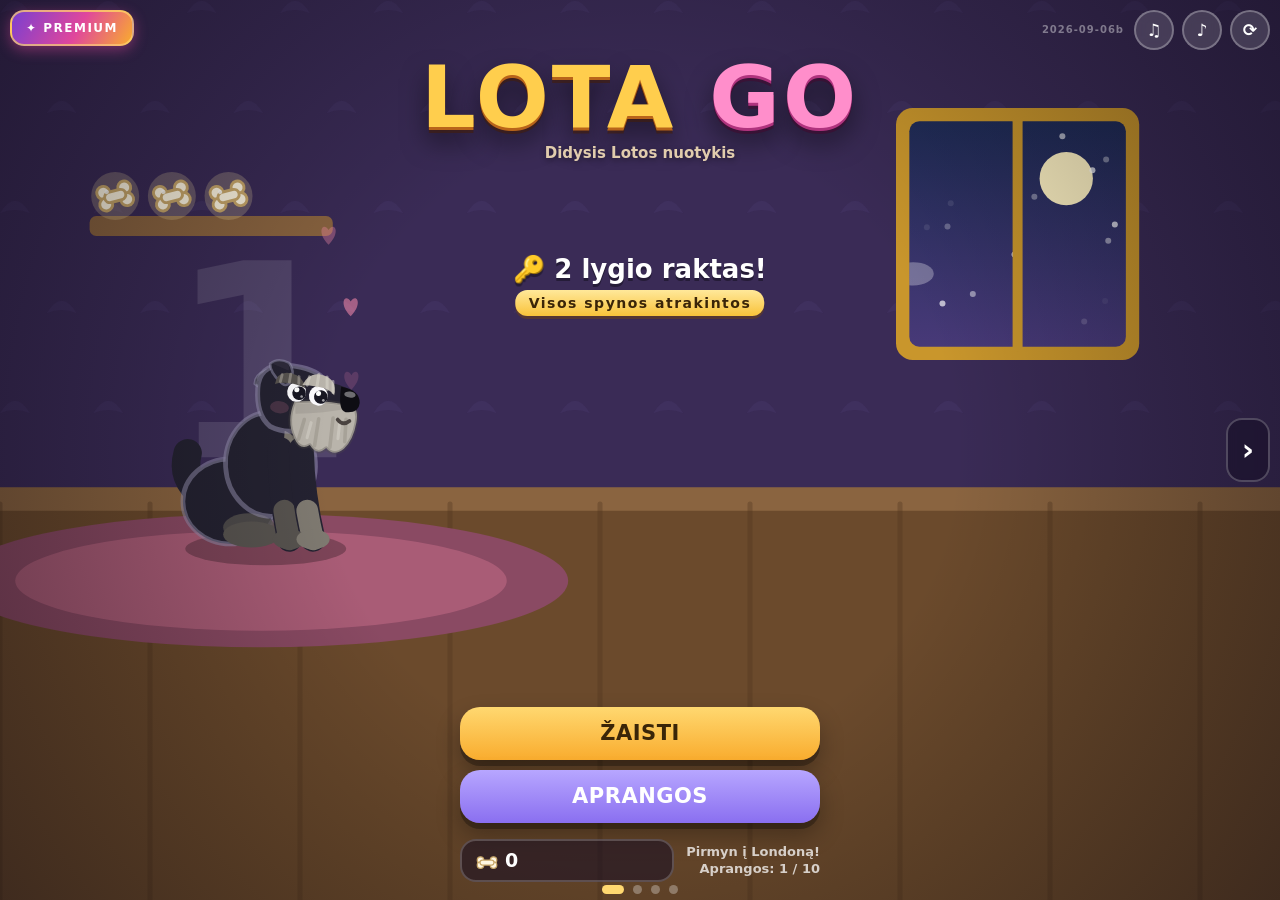
==== commit 0ab0823c: "took the spin out of the salon, capped the energy at five, and put a premium trailer behind the last" ====
--- a/web/index.html
+++ b/web/index.html
@@ -26,8 +26,12 @@
         <div class="hud-bar"><div id="hudBarFill"></div></div>
         <div id="hudChaseBar" class="hud-bar chase hidden"><div id="hudChaseFill"></div></div>
       </div>
-      <button id="btnPause" class="icon-btn" aria-label="Pauzė">II</button>
-    </div>
+    </div>
+    <!-- Pause sits on the layer itself, not in the row: lying the phone down
+         the row fills up with badges and used to push it off the screen. -->
+    <button id="btnPause" class="icon-btn" aria-label="Pauzė">II</button>
+    <!-- the salon stops the level dead for six seconds; this is the way past it -->
+    <button id="btnSkipScene" class="skip-btn scene hidden">PRALEISTI ›</button>
     <div id="tut" class="tut">
       <div class="tut-row"><b id="tutUp">↑ / W</b><span>šokti</span></div>
       <div class="tut-row"><b id="tutDown">↓ / S</b><span>pasilenkti</span></div>
@@ -57,11 +61,13 @@
     <div class="lobby-actions">
       <button id="btnPlay" class="big-btn play">ŽAISTI</button>
       <button id="btnSkins" class="big-btn alt">APRANGOS</button>
+      <button id="btnPremium" class="big-btn prem hidden">✦ PREMIUM · +200 LYGIŲ</button>
     </div>
     <div class="lobby-foot">
       <div id="lobbyWallet" class="wallet"></div>
       <div id="lobbyBest" class="best"></div>
     </div>
+    <button id="btnPremiumTag" class="prem-tag" aria-label="Premium">✦ PREMIUM</button>
     <div class="lobby-tools">
       <span id="buildTag" class="build"></span>
       <button id="btnMusic" class="icon-btn round" aria-label="Muzika">♫</button>
@@ -153,9 +159,66 @@
   <!-- ===== PAUSE ===== -->
   <div id="screen-pause" class="layer screen dim hidden">
     <div class="panel">
+      <div class="side-tools">
+        <button id="btnPauseMusic" class="icon-btn round" aria-label="Muzika">♫</button>
+        <button id="btnPauseSound" class="icon-btn round" aria-label="Garsai">♪</button>
+      </div>
       <div class="panel-title small">PAUZĖ</div>
+      <div id="pauseStats" class="stats"></div>
       <button id="btnResume" class="big-btn play">Tęsti</button>
       <button id="btnPauseLobby" class="big-btn alt">Grįžti į Lobby</button>
+    </div>
+  </div>
+
+  <!-- ===== YES / NO ===== -->
+  <div id="screen-confirm" class="layer screen dim hidden">
+    <div class="panel">
+      <div id="confirmTitle" class="panel-title small">PATVIRTINK</div>
+      <div id="confirmBody" class="panel-sub"></div>
+      <button id="btnConfirmYes" class="big-btn play">Taip</button>
+      <button id="btnConfirmNo" class="big-btn alt">Ne</button>
+    </div>
+  </div>
+
+  <!-- ===== WHAT THE BOSS LEVEL ASKS OF HER ===== -->
+  <div id="screen-brief" class="layer screen hidden">
+    <div class="sheet">
+      <div class="sheet-head">
+        <button id="btnBriefBack" class="icon-btn">‹</button>
+        <h2 id="briefTitle">Didysis pabėgimas</h2>
+      </div>
+      <div id="briefSub" class="brief-sub"></div>
+      <div id="briefGrid" class="brief-grid"></div>
+      <button id="btnBriefOk" class="big-btn play">OK</button>
+    </div>
+  </div>
+
+  <!-- ===== THE PREMIUM FILM ===== -->
+  <div id="screen-pfilm" class="layer hidden cut-layer">
+    <button id="btnSkipPremium" class="skip-btn">PRALEISTI ›</button>
+  </div>
+
+  <!-- ===== AND WHAT IT IS SELLING ===== -->
+  <div id="screen-premium" class="layer screen hidden">
+    <div class="prem-head">
+      <button id="btnPremiumBack" class="icon-btn">‹</button>
+      <div class="prem-chip">✦ PREMIUM</div>
+      <button id="btnPremiumFilm" class="icon-btn" aria-label="Filmukas">▶</button>
+    </div>
+    <div class="prem-sheet">
+      <div class="prem-title">DAR 200 LYGIŲ</div>
+      <div class="prem-lead">Lota atsiverčia knygą — ir už jos laukia visiškai naujas žaidimas.</div>
+      <div class="prem-grid">
+        <div class="prem-card"><b>+200 lygių</b><i>Nuo pirmos plytelės iki paskutinių durų</i></div>
+        <div class="prem-card"><b>Mini žaidimai</b><i>Viktorinos, mąstymo užduotys, kitokios kliūtys</i></div>
+        <div class="prem-card"><b>Istorija</b><i>Kiekvienas mini žaidimas — tos pačios istorijos dalis</i></div>
+        <div class="prem-card skin"><canvas id="premSkin"></canvas><div><b>Nemokama apranga</b><i>Knygos Lota — dovanų kartu su Premium</i></div></div>
+      </div>
+      <div class="prem-buy">
+        <button id="btnPremiumPay" class="big-btn play">PIRKTI · netrukus</button>
+        <button id="btnPremiumTry" class="big-btn alt">Išbandyti 3 lygius · netrukus</button>
+        <div class="prem-note">Mokėjimas ir bandymas dar neveikia — tai kol kas tik pristatymas.</div>
+      </div>
     </div>
   </div>
 </div>
@@ -176,6 +239,8 @@
 <script src="js/boss.js"></script>
 <script src="js/fight.js"></script>
 <script src="js/game.js"></script>
+<script src="js/brief.js"></script>
+<script src="js/premium.js"></script>
 <script src="js/ui.js"></script>
 <script src="js/main.js"></script>
 </body>
--- a/web/css/style.css
+++ b/web/css/style.css
@@ -24,17 +24,26 @@
 
 /* ---------- HUD ---------- */
 #hud{pointer-events:none}
-.hud-top{display:flex;align-items:center;gap:12px;padding:calc(env(safe-area-inset-top) + 12px) 16px 0}
+/* The row of badges is allowed to wrap and to shrink; the pause button is
+   not in it at all. Lying the phone down there is a lot of row and not much
+   height, and the badges used to push II off the right-hand edge. */
+.hud-top{display:flex;align-items:center;gap:10px;row-gap:8px;flex-wrap:wrap;
+  padding:calc(env(safe-area-inset-top) + 12px) calc(env(safe-area-inset-right) + 66px) 0
+          calc(env(safe-area-inset-left) + 16px)}
 .hud-bones{background:rgba(20,12,36,.5);border:2px solid rgba(255,255,255,.2);border-radius:16px;
   padding:8px 14px;font-weight:800;font-size:20px;line-height:1;font-family:var(--font);backdrop-filter:blur(6px);white-space:nowrap}
 .hud-sub{font-size:14px;opacity:.6;margin-left:2px}
 .hud-key{background:rgba(20,12,36,.5);border:2px solid rgba(246,201,58,.55);border-radius:16px;
   padding:8px 11px;font-size:19px;line-height:1;backdrop-filter:blur(6px)}
-.hud-zone{flex:1;text-align:center;font-weight:700;font-size:15px;line-height:1.4;font-family:var(--font);text-shadow:0 2px 6px rgba(0,0,0,.6)}
+.hud-zone{flex:1 1 140px;min-width:0;text-align:center;font-weight:700;font-size:15px;line-height:1.4;font-family:var(--font);text-shadow:0 2px 6px rgba(0,0,0,.6)}
+#hudZone{overflow:hidden;text-overflow:ellipsis;white-space:nowrap}
 .hud-bar{height:7px;border-radius:5px;background:rgba(0,0,0,.35);margin-top:6px;overflow:hidden;
   border:1px solid rgba(255,255,255,.18)}
 #hudBarFill{height:100%;width:0;border-radius:5px;background:linear-gradient(90deg,#ffd870,#ff8fd0);transition:width .2s}
-#btnPause{pointer-events:auto;letter-spacing:2px}
+#btnPause{position:absolute;top:calc(env(safe-area-inset-top) + 12px);
+  right:calc(env(safe-area-inset-right) + 14px);z-index:9;pointer-events:auto;letter-spacing:2px}
+@media (max-height:430px){.hud-top{padding-top:calc(env(safe-area-inset-top) + 8px)}
+  #btnPause{top:calc(env(safe-area-inset-top) + 8px);height:38px;min-width:38px;font-size:15px}}
 .toast{position:absolute;left:50%;top:30%;z-index:20;pointer-events:none;transform:translate(-50%,0) scale(.8);opacity:0;
   display:flex;flex-direction:column;align-items:center;gap:8px;
   font-weight:800;font-size:26px;line-height:1;font-family:var(--font);color:#fff;text-shadow:0 3px 0 rgba(0,0,0,.35);white-space:nowrap;
@@ -220,6 +229,8 @@
   background:rgba(22,14,40,.5);color:#fff;font-family:var(--font);font-weight:900;
   font-size:14px;letter-spacing:2px;backdrop-filter:blur(7px)}
 .skip-btn:active{transform:translateY(2px)}
+/* the salon interlude runs with the HUD up, so its Skip sits under the II */
+.skip-btn.scene{top:calc(env(safe-area-inset-top) + 66px);padding:8px 14px;font-size:12px}
 
 /* ---------- the last arena ----------
    Two buttons that exist nowhere else in the game. They are not on the
@@ -235,3 +246,74 @@
 .panel-title.boss{font-size:26px;letter-spacing:1px;
   background:linear-gradient(90deg,#ffd870,#ff8fd0,#8fd6ff);
   -webkit-background-clip:text;background-clip:text;color:transparent}
+
+
+/* ---------- the switches that live at the side of a panel ----------
+   The pause menu carries the home page's own two, so the song can be
+   turned off without walking all the way back to the lobby for it. */
+.panel{position:relative}
+/* the same corner of the panel the home page keeps them in, so they are
+   found in the same place whether the game is running or not */
+.side-tools{position:absolute;top:12px;right:12px;display:flex;gap:8px;z-index:2}
+.side-tools .icon-btn{width:38px;min-width:38px;height:38px;font-size:16px}
+#screen-pause .panel{padding-top:62px}
+@media (max-height:430px){.side-tools{top:9px;right:9px}
+  .side-tools .icon-btn{width:33px;min-width:33px;height:33px;font-size:14px}
+  #screen-pause .panel{padding-top:50px}}
+
+/* ---------- what the boss level is going to ask of her ---------- */
+.brief-sub{font-weight:700;font-size:13px;line-height:1.45;font-family:var(--font);
+  opacity:.8;text-align:center;margin:0 4px 10px}
+.brief-grid{display:grid;grid-template-columns:repeat(auto-fill,minmax(150px,1fr));gap:11px;
+  overflow-y:auto;padding:2px 4px 4px;-webkit-overflow-scrolling:touch}
+.brief-card{background:rgba(255,255,255,.08);border:2px solid rgba(255,255,255,.14);
+  border-radius:20px;padding:9px;text-align:center}
+.brief-card canvas{width:100%;height:96px;display:block;border-radius:14px;background:rgba(0,0,0,.24)}
+.brief-card b{display:block;font-weight:900;font-size:13px;line-height:1.2;font-family:var(--font);margin-top:7px;color:#ffd870}
+.brief-card i{display:block;font-style:normal;font-weight:700;font-size:11.5px;line-height:1.35;
+  font-family:var(--font);opacity:.78;margin-top:3px}
+#screen-brief .big-btn{width:min(300px,100%);margin:12px auto 0}
+
+/* ---------- premium ---------- */
+.prem-tag{position:absolute;top:calc(env(safe-area-inset-top) + 10px);
+  left:calc(env(safe-area-inset-left) + 10px);z-index:7;cursor:pointer;
+  padding:9px 14px;border-radius:14px;border:2px solid rgba(255,216,112,.7);
+  background:linear-gradient(120deg,#7a3fd0,#e0479c 55%,#f9ac2e);color:#fff;
+  font-family:var(--font);font-weight:900;font-size:12px;letter-spacing:1.5px;
+  box-shadow:0 4px 14px rgba(224,71,156,.45)}
+.prem-tag:active{transform:translateY(2px)}
+.big-btn.prem{background:linear-gradient(120deg,#7a3fd0,#e0479c 55%,#f9ac2e);color:#fff;
+  font-size:17px;letter-spacing:1px}
+/* the drawn background only fills the letterboxed play area; the page paints
+   the same palette behind it so the bars are not two strips of black */
+#screen-premium{background:linear-gradient(180deg,#1b0f38,#3a1560 55%,#6b1f5c)}
+.prem-head{display:flex;align-items:center;gap:12px}
+.prem-chip{flex:1;font-family:var(--font);font-weight:900;font-size:15px;letter-spacing:3px;
+  color:#ffd870;text-shadow:0 2px 10px rgba(0,0,0,.7)}
+.prem-sheet{width:min(520px,94vw);margin:auto;max-height:84vh;overflow-y:auto;
+  -webkit-overflow-scrolling:touch;
+  background:linear-gradient(180deg,rgba(46,20,80,.86),rgba(22,10,44,.9));
+  backdrop-filter:blur(3px);
+  border:3px solid rgba(255,216,112,.4);border-radius:28px;padding:18px;
+  box-shadow:0 22px 60px rgba(0,0,0,.6);animation:pop .3s ease-out;text-align:center}
+.prem-title{font-family:var(--font);font-weight:900;font-size:clamp(26px,7vw,40px);line-height:1;
+  letter-spacing:1px;background:linear-gradient(90deg,#ffd870,#ff8fd0,#8fd6ff);
+  -webkit-background-clip:text;background-clip:text;color:transparent}
+.prem-lead{margin-top:8px;font-family:var(--font);font-weight:700;font-size:13.5px;line-height:1.45;opacity:.85}
+.prem-grid{display:grid;grid-template-columns:repeat(auto-fit,minmax(140px,1fr));gap:10px;margin:14px 0 4px}
+.prem-card{background:rgba(255,255,255,.08);border:2px solid rgba(255,255,255,.14);
+  border-radius:18px;padding:11px 12px;text-align:left}
+.prem-card b{display:block;font-family:var(--font);font-weight:900;font-size:14px;color:#ffd870}
+.prem-card i{display:block;font-style:normal;font-family:var(--font);font-weight:700;
+  font-size:11.5px;line-height:1.35;opacity:.78;margin-top:3px}
+.prem-buy{margin-top:14px;border-top:1px dashed rgba(255,255,255,.22);padding-top:12px}
+.prem-buy .big-btn{width:min(320px,100%);margin-inline:auto}
+.prem-note{margin-top:10px;font-family:var(--font);font-weight:700;font-size:11px;line-height:1.4;opacity:.55}
+@media (max-height:430px){.prem-title{font-size:24px}.prem-sheet{padding:13px}}
+
+/* the boss level has no purse, so its home page gives the whole row
+   to what it does have to say */
+.lobby-foot.solo .best{max-width:100%;flex:1;text-align:center}
+.prem-card.skin{display:flex;align-items:center;gap:10px;flex-wrap:wrap}
+.prem-card.skin>div{flex:1 1 110px;min-width:0}
+.prem-card.skin canvas{flex:0 0 auto;border-radius:14px;background:rgba(0,0,0,.22)}
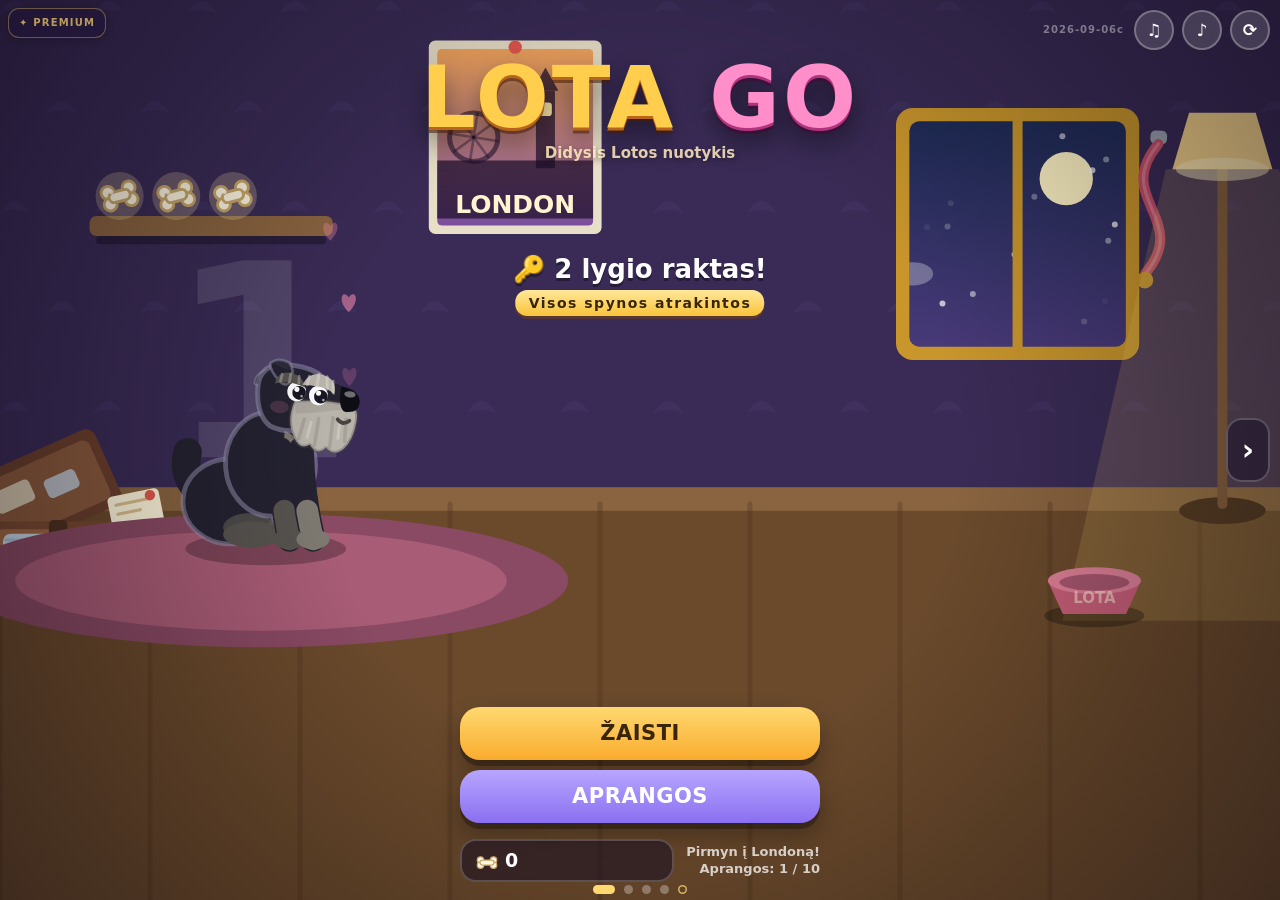
==== commit d48e2768: "gave every level its own home page, moved premium onto a page of its own, and redrew the trailer by " ====
--- a/web/index.html
+++ b/web/index.html
@@ -61,7 +61,14 @@
     <div class="lobby-actions">
       <button id="btnPlay" class="big-btn play">ŽAISTI</button>
       <button id="btnSkins" class="big-btn alt">APRANGOS</button>
-      <button id="btnPremium" class="big-btn prem hidden">✦ PREMIUM · +200 LYGIŲ</button>
+    </div>
+    <!-- one swipe past the last level: not a level page, and it says so -->
+    <div class="lobby-actions prem-actions">
+      <div class="prem-pitch">
+        <span>+200 lygių</span><span>Mini žaidimai</span><span>Istorija</span><span>Apranga dovanų</span>
+      </div>
+      <button id="btnPremWatch" class="big-btn prem">▶ ŽIŪRĖTI FILMĄ</button>
+      <button id="btnPremOpen" class="big-btn alt">KAS TEN VIDUJE</button>
     </div>
     <div class="lobby-foot">
       <div id="lobbyWallet" class="wallet"></div>
@@ -233,6 +240,7 @@
 <script src="js/props3.js"></script>
 <script src="js/zones3.js"></script>
 <script src="js/props4.js"></script>
+<script src="js/rooms.js"></script>
 <script src="js/zones4.js"></script>
 <script src="js/level.js"></script>
 <script src="js/levels.js"></script>
--- a/web/css/style.css
+++ b/web/css/style.css
@@ -148,6 +148,9 @@
 .page-dots i{width:9px;height:9px;border-radius:50%;background:rgba(255,255,255,.3);display:block;transition:all .2s}
 .page-dots i.on{background:#ffd870;width:22px;border-radius:5px}
 .page-dots i.shut{background:rgba(255,255,255,.16);box-shadow:inset 0 0 0 1.5px rgba(255,216,112,.45)}
+/* the last dot is not a level — it is the page past the last one */
+.page-dots i.prem{background:transparent;box-shadow:inset 0 0 0 1.5px rgba(255,216,112,.75)}
+.page-dots i.prem.on{background:#ffd870;box-shadow:none}
 #screen-lobby{transition:opacity .16s}
 #screen-lobby.sliding{opacity:0;pointer-events:none}
 .lock-note{width:min(360px,86vw);margin:0 auto 10px;background:rgba(20,12,36,.62);border:2px solid rgba(255,216,112,.4);
@@ -275,15 +278,42 @@
 #screen-brief .big-btn{width:min(300px,100%);margin:12px auto 0}
 
 /* ---------- premium ---------- */
-.prem-tag{position:absolute;top:calc(env(safe-area-inset-top) + 10px);
-  left:calc(env(safe-area-inset-left) + 10px);z-index:7;cursor:pointer;
-  padding:9px 14px;border-radius:14px;border:2px solid rgba(255,216,112,.7);
-  background:linear-gradient(120deg,#7a3fd0,#e0479c 55%,#f9ac2e);color:#fff;
-  font-family:var(--font);font-weight:900;font-size:12px;letter-spacing:1.5px;
-  box-shadow:0 4px 14px rgba(224,71,156,.45)}
-.prem-tag:active{transform:translateY(2px)}
+/* The corner tag. It used to be a full-strength gradient badge and it was the
+   loudest thing on a screen it does not own: the level under it is what the
+   home page is for. It is now a small quiet chip — still a comfortable tap
+   target, still obviously a way in, but it sits behind the room instead of
+   on top of it. It brightens when it is actually pressed. */
+.prem-tag{position:absolute;top:calc(env(safe-area-inset-top) + 8px);
+  left:calc(env(safe-area-inset-left) + 8px);z-index:7;cursor:pointer;
+  display:flex;align-items:center;justify-content:center;
+  min-height:30px;padding:6px 10px;border-radius:11px;
+  border:1.5px solid rgba(255,216,112,.42);
+  background:rgba(30,16,52,.5);backdrop-filter:blur(6px);
+  color:rgba(255,216,112,.88);opacity:.78;
+  font-family:var(--font);font-weight:900;font-size:10px;letter-spacing:1.2px;
+  line-height:1;box-shadow:0 2px 8px rgba(0,0,0,.28);transition:opacity .18s}
+.prem-tag:active{transform:translateY(1px);opacity:1;
+  background:rgba(122,63,208,.55);border-color:rgba(255,216,112,.8)}
 .big-btn.prem{background:linear-gradient(120deg,#7a3fd0,#e0479c 55%,#f9ac2e);color:#fff;
   font-size:17px;letter-spacing:1px}
+
+/* ---------- the page one swipe past the last level ----------
+   Same strip, same swipe, same dots — but it is not a level, so it does not
+   wear a level's furniture: no PLAY, no wardrobe, no purse, no padlock. */
+.prem-actions{display:none;animation:pop .35s ease-out}
+#screen-lobby.premium-page .prem-actions{display:block}
+#screen-lobby.premium-page .lobby-actions:not(.prem-actions),
+#screen-lobby.premium-page .lobby-foot,
+#screen-lobby.premium-page #lobbyLock,
+#screen-lobby.premium-page #lobbyMode,
+#screen-lobby.premium-page .prem-tag{display:none}
+#screen-lobby.premium-page .logo-main{font-size:clamp(30px,8.5vw,54px);letter-spacing:5px;
+  color:#ffd870;text-shadow:0 3px 0 #8a4f12,0 6px 0 rgba(50,20,6,.5),0 14px 26px rgba(0,0,0,.55)}
+#screen-lobby.premium-page .logo-sub{color:#ffd0ee;opacity:.95}
+.prem-pitch{display:flex;flex-wrap:wrap;justify-content:center;gap:6px;margin-bottom:12px}
+.prem-pitch span{background:rgba(24,12,44,.6);border:1.5px solid rgba(255,216,112,.34);
+  border-radius:999px;padding:6px 11px;font-family:var(--font);font-weight:800;font-size:11.5px;
+  line-height:1;color:#ffe9bd;backdrop-filter:blur(5px)}
 /* the drawn background only fills the letterboxed play area; the page paints
    the same palette behind it so the bars are not two strips of black */
 #screen-premium{background:linear-gradient(180deg,#1b0f38,#3a1560 55%,#6b1f5c)}
